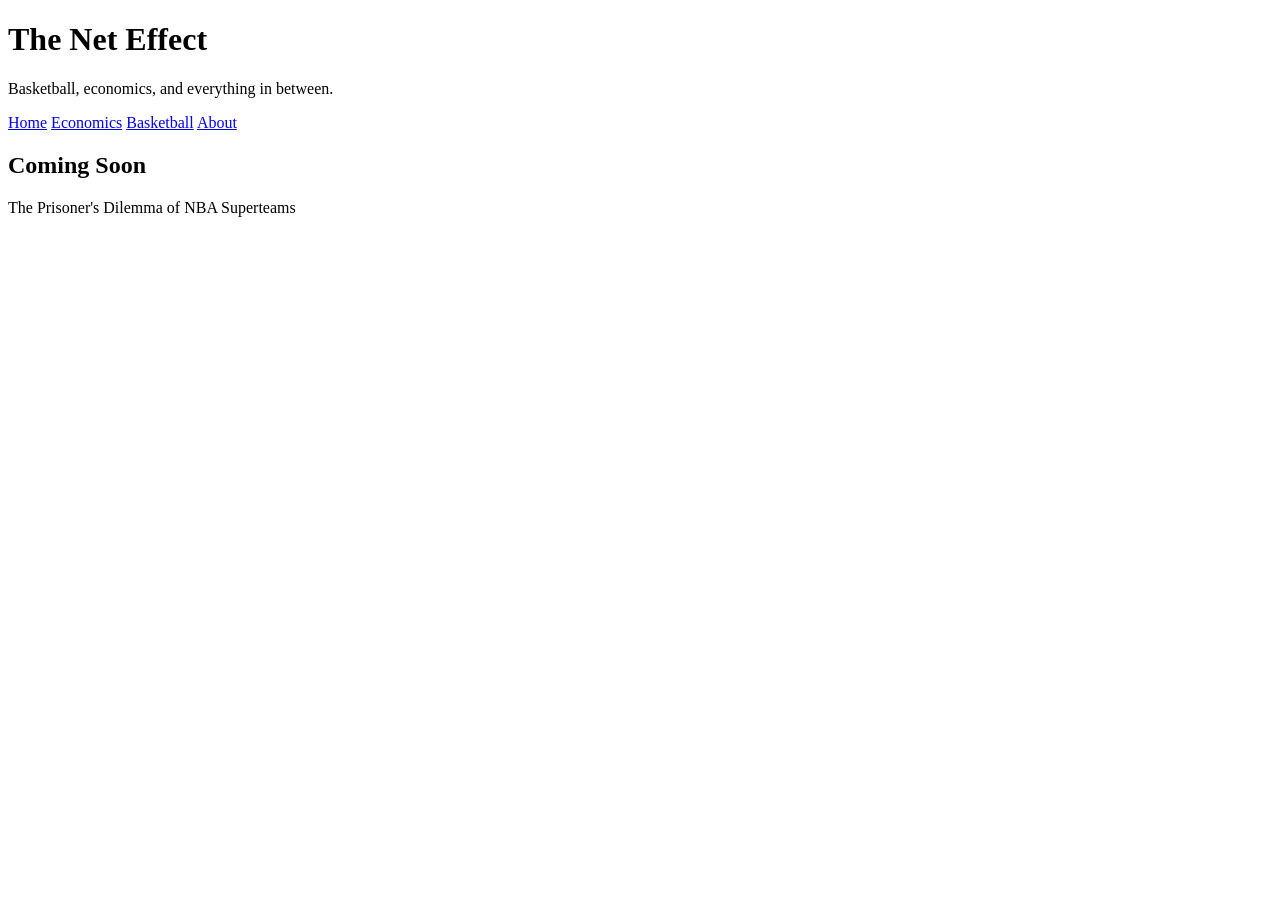
==== index.html @ 25e24447 "Add initial HTML structure for The Net Effect" ====
<!DOCTYPE html>
<html lang="en">

<head>
  <meta charset="UTF-8">
  <meta name="viewport" content="width=device-width, initial-scale=1.0">
  <title>The Net Effect</title>
</head>

<body>

  <h1>The Net Effect</h1>

  <p>Basketball, economics, and everything in between.</p>

  <nav>
    <a href="#">Home</a>
    <a href="#">Economics</a>
    <a href="#">Basketball</a>
    <a href="#">About</a>
  </nav>

  <h2>Coming Soon</h2>

  <p>
    The Prisoner's Dilemma of NBA Superteams
  </p>

</body>

</html>
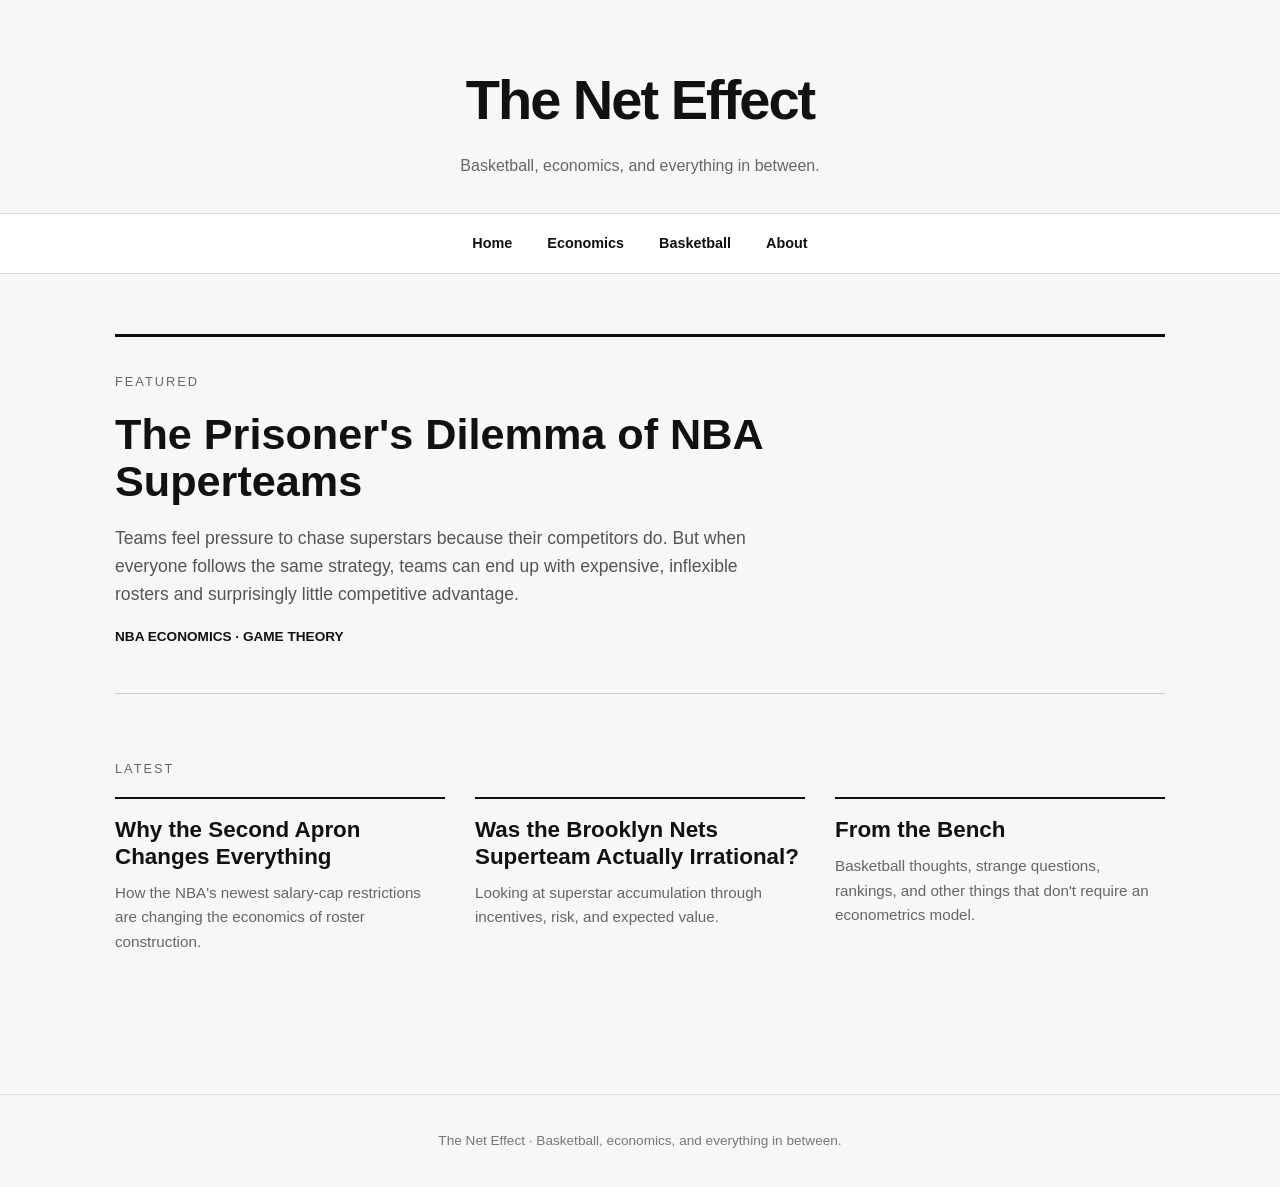
==== commit fa0e4643: "Enhance index.html with structured layout Added header, main content sections, and footer to index.h" ====
--- a/index.html
+++ b/index.html
@@ -1,17 +1,19 @@
 <!DOCTYPE html>
 <html lang="en">
-
 <head>
   <meta charset="UTF-8">
   <meta name="viewport" content="width=device-width, initial-scale=1.0">
+
   <title>The Net Effect</title>
+  <link rel="stylesheet" href="css/style.css">
 </head>
 
 <body>
 
-  <h1>The Net Effect</h1>
-
-  <p>Basketball, economics, and everything in between.</p>
+  <header>
+    <h1>The Net Effect</h1>
+    <p>Basketball, economics, and everything in between.</p>
+  </header>
 
   <nav>
     <a href="#">Home</a>
@@ -20,12 +22,61 @@
     <a href="#">About</a>
   </nav>
 
-  <h2>Coming Soon</h2>
+  <main>
 
-  <p>
-    The Prisoner's Dilemma of NBA Superteams
-  </p>
+    <section class="featured">
+      <div class="section-label">Featured</div>
+
+      <h2>The Prisoner's Dilemma of NBA Superteams</h2>
+
+      <p>
+        Teams feel pressure to chase superstars because their competitors do.
+        But when everyone follows the same strategy, teams can end up with
+        expensive, inflexible rosters and surprisingly little competitive advantage.
+      </p>
+
+      <div class="article-meta">
+        NBA Economics · Game Theory
+      </div>
+    </section>
+
+
+    <section class="latest">
+      <div class="section-label">Latest</div>
+
+      <div class="article-grid">
+
+        <article class="article-card">
+          <h3>Why the Second Apron Changes Everything</h3>
+          <p>
+            How the NBA's newest salary-cap restrictions are changing the economics
+            of roster construction.
+          </p>
+        </article>
+
+        <article class="article-card">
+          <h3>Was the Brooklyn Nets Superteam Actually Irrational?</h3>
+          <p>
+            Looking at superstar accumulation through incentives, risk, and expected value.
+          </p>
+        </article>
+
+        <article class="article-card">
+          <h3>From the Bench</h3>
+          <p>
+            Basketball thoughts, strange questions, rankings, and other things
+            that don't require an econometrics model.
+          </p>
+        </article>
+
+      </div>
+    </section>
+
+  </main>
+
+  <footer>
+    The Net Effect · Basketball, economics, and everything in between.
+  </footer>
 
 </body>
-
 </html>
--- a/css/style.css
+++ b/css/style.css
@@ -0,0 +1,147 @@
+* {
+  box-sizing: border-box;
+  margin: 0;
+  padding: 0;
+}
+
+body {
+  font-family: Arial, Helvetica, sans-serif;
+  background: #f7f7f5;
+  color: #111;
+  line-height: 1.6;
+}
+
+header {
+  text-align: center;
+  padding: 55px 20px 35px;
+  border-bottom: 1px solid #d9d9d9;
+}
+
+header h1 {
+  font-size: 3.5rem;
+  letter-spacing: -2px;
+}
+
+header p {
+  margin-top: 8px;
+  color: #666;
+}
+
+nav {
+  display: flex;
+  justify-content: center;
+  gap: 35px;
+  padding: 18px;
+  border-bottom: 1px solid #d9d9d9;
+  background: white;
+}
+
+nav a {
+  text-decoration: none;
+  color: #111;
+  font-weight: 600;
+  font-size: 0.9rem;
+}
+
+nav a:hover {
+  text-decoration: underline;
+}
+
+main {
+  max-width: 1100px;
+  margin: 0 auto;
+  padding: 60px 25px;
+}
+
+.section-label {
+  text-transform: uppercase;
+  font-size: 0.8rem;
+  letter-spacing: 2px;
+  margin-bottom: 18px;
+  color: #666;
+}
+
+.featured {
+  border-top: 3px solid #111;
+  border-bottom: 1px solid #ccc;
+  padding: 35px 0 45px;
+}
+
+.featured h2 {
+  font-size: 2.7rem;
+  line-height: 1.1;
+  max-width: 750px;
+  margin-bottom: 18px;
+}
+
+.featured p {
+  max-width: 650px;
+  font-size: 1.1rem;
+  color: #555;
+}
+
+.article-meta {
+  margin-top: 18px;
+  font-size: 0.85rem;
+  font-weight: bold;
+  text-transform: uppercase;
+}
+
+.latest {
+  margin-top: 65px;
+}
+
+.latest h2 {
+  font-size: 1.8rem;
+  margin-bottom: 25px;
+}
+
+.article-grid {
+  display: grid;
+  grid-template-columns: repeat(3, 1fr);
+  gap: 30px;
+}
+
+.article-card {
+  border-top: 2px solid #111;
+  padding-top: 18px;
+}
+
+.article-card h3 {
+  font-size: 1.4rem;
+  line-height: 1.2;
+  margin-bottom: 10px;
+}
+
+.article-card p {
+  color: #666;
+  font-size: 0.95rem;
+}
+
+footer {
+  margin-top: 80px;
+  padding: 35px;
+  text-align: center;
+  border-top: 1px solid #ddd;
+  color: #777;
+  font-size: 0.85rem;
+}
+
+@media (max-width: 750px) {
+  header h1 {
+    font-size: 2.5rem;
+  }
+
+  nav {
+    gap: 18px;
+    flex-wrap: wrap;
+  }
+
+  .featured h2 {
+    font-size: 2rem;
+  }
+
+  .article-grid {
+    grid-template-columns: 1fr;
+  }
+}
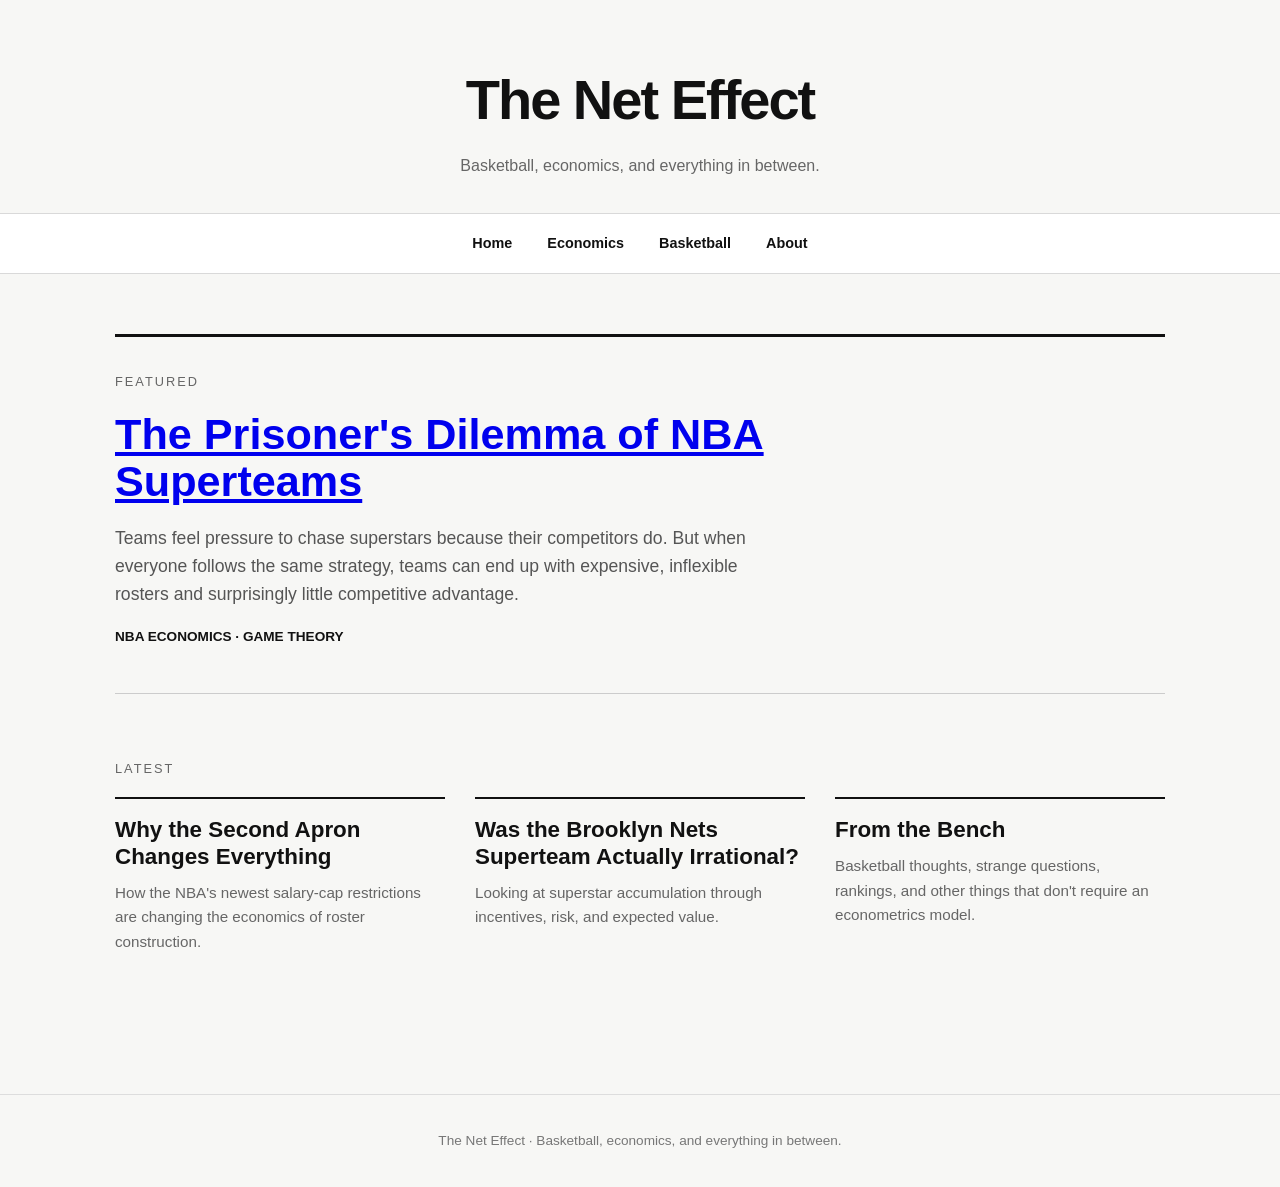
==== commit d8ebc050: "Wrap article title in a link for navigation" ====
--- a/index.html
+++ b/index.html
@@ -27,7 +27,11 @@
     <section class="featured">
       <div class="section-label">Featured</div>
 
-      <h2>The Prisoner's Dilemma of NBA Superteams</h2>
+      <h2>
+        <a class="article-link" href="articles/prisoners-dilemma-superteams.html">
+          The Prisoner's Dilemma of NBA Superteams
+        </a>
+      </h2>
 
       <p>
         Teams feel pressure to chase superstars because their competitors do.
--- a/css/style.css
+++ b/css/style.css
@@ -145,3 +145,91 @@
     grid-template-columns: 1fr;
   }
 }
+/* ARTICLE PAGES */
+
+.article-page {
+  max-width: 850px;
+}
+
+.article-page article {
+  margin: 0 auto;
+}
+
+.article-category {
+  text-transform: uppercase;
+  letter-spacing: 2px;
+  font-size: 0.8rem;
+  font-weight: bold;
+  margin-bottom: 20px;
+  color: #666;
+}
+
+.article-title {
+  font-size: 3.5rem;
+  line-height: 1.05;
+  letter-spacing: -2px;
+  margin-bottom: 20px;
+}
+
+.article-subtitle {
+  font-size: 1.3rem;
+  line-height: 1.5;
+  color: #555;
+  max-width: 750px;
+  margin-bottom: 25px;
+}
+
+.article-byline {
+  font-size: 0.9rem;
+  font-weight: bold;
+  margin-bottom: 30px;
+}
+
+.article-page hr {
+  border: none;
+  border-top: 1px solid #ccc;
+  margin-bottom: 40px;
+}
+
+.article-body {
+  max-width: 700px;
+}
+
+.article-body p {
+  font-size: 1.1rem;
+  line-height: 1.8;
+  margin-bottom: 25px;
+}
+
+.article-body h2 {
+  font-size: 2rem;
+  line-height: 1.2;
+  margin-top: 50px;
+  margin-bottom: 20px;
+}
+
+.article-placeholder {
+  margin: 40px 0;
+  padding: 60px 20px;
+  text-align: center;
+  border: 1px dashed #999;
+  color: #777;
+  font-size: 0.8rem;
+  letter-spacing: 1px;
+}
+
+@media (max-width: 750px) {
+
+  .article-title {
+    font-size: 2.5rem;
+  }
+
+  .article-subtitle {
+    font-size: 1.1rem;
+  }
+
+  .article-body p {
+    font-size: 1rem;
+  }
+
+}
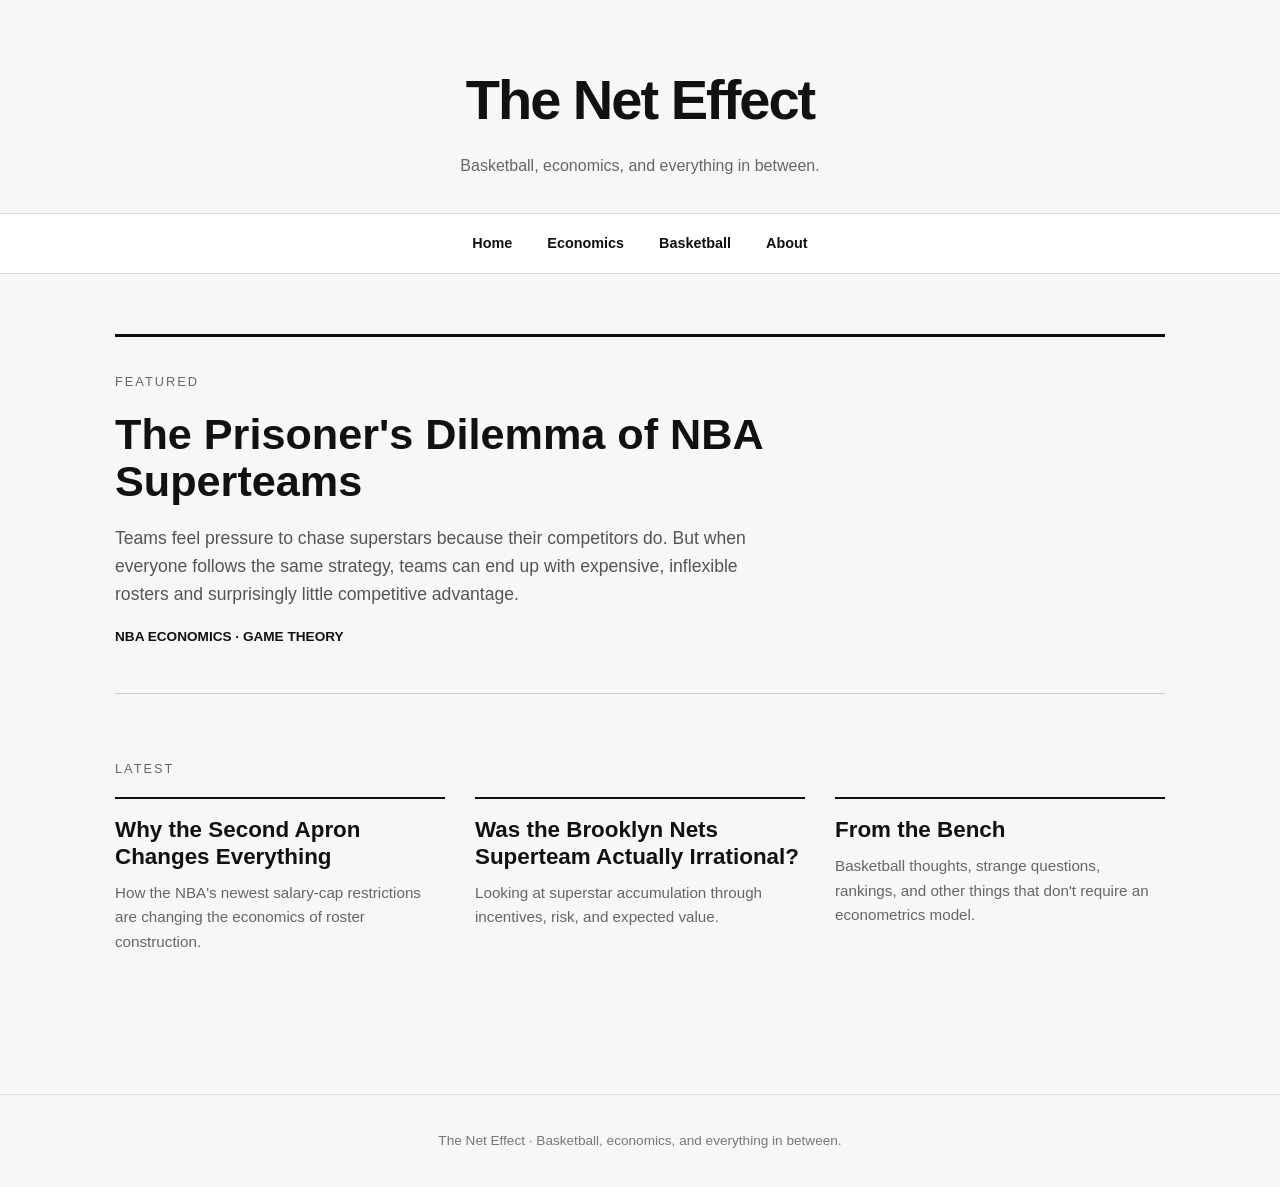
==== commit fe0e1283: "Update navigation links in index.html" ====
--- a/index.html
+++ b/index.html
@@ -15,12 +15,12 @@
     <p>Basketball, economics, and everything in between.</p>
   </header>
 
-  <nav>
-    <a href="#">Home</a>
-    <a href="#">Economics</a>
-    <a href="#">Basketball</a>
-    <a href="#">About</a>
-  </nav>
+<nav>
+  <a href="index.html">Home</a>
+  <a href="economics.html">Economics</a>
+  <a href="basketball.html">Basketball</a>
+  <a href="about.html">About</a>
+</nav>
 
   <main>
 
--- a/css/style.css
+++ b/css/style.css
@@ -233,3 +233,11 @@
   }
 
 }
+.article-link {
+  color: inherit;
+  text-decoration: none;
+}
+
+.article-link:hover {
+  text-decoration: underline;
+}
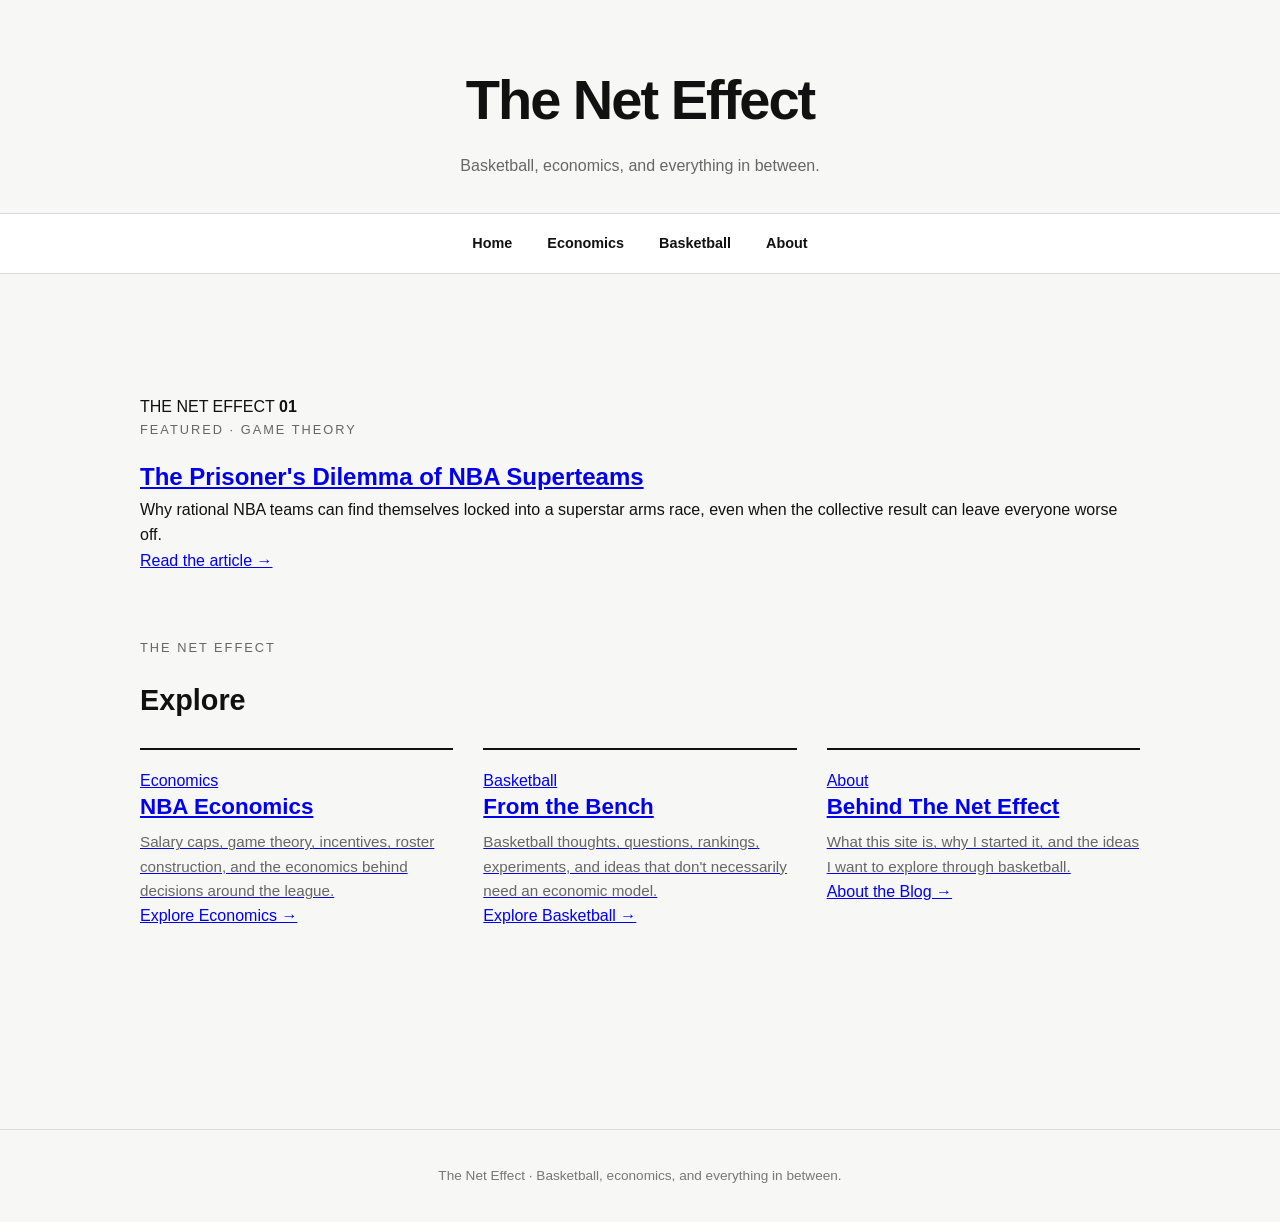
==== commit a09ccbef: "Revamp featured and latest sections in index.html Updated the featured section with new content and " ====
--- a/index.html
+++ b/index.html
@@ -24,57 +24,92 @@
 
   <main>
 
-    <section class="featured">
-      <div class="section-label">Featured</div>
+   <main>
+
+  <section class="featured-home">
+
+    <div class="featured-visual">
+      <span>THE NET EFFECT</span>
+      <strong>01</strong>
+    </div>
+
+    <div class="featured-content">
+
+      <div class="section-label">Featured · Game Theory</div>
 
       <h2>
-        <a class="article-link" href="articles/prisoners-dilemma-superteams.html">
+        <a href="articles/prisoners-dilemma-superteams.html">
           The Prisoner's Dilemma of NBA Superteams
         </a>
       </h2>
 
       <p>
-        Teams feel pressure to chase superstars because their competitors do.
-        But when everyone follows the same strategy, teams can end up with
-        expensive, inflexible rosters and surprisingly little competitive advantage.
+        Why rational NBA teams can find themselves locked into a superstar
+        arms race, even when the collective result can leave everyone worse off.
       </p>
 
-      <div class="article-meta">
-        NBA Economics · Game Theory
-      </div>
-    </section>
+      <a class="read-more"
+         href="articles/prisoners-dilemma-superteams.html">
+        Read the article →
+      </a>
+
+    </div>
+
+  </section>
 
 
-    <section class="latest">
-      <div class="section-label">Latest</div>
+  <section class="latest">
 
-      <div class="article-grid">
+    <div class="section-heading">
+      <div>
+        <div class="section-label">The Net Effect</div>
+        <h2>Explore</h2>
+      </div>
+    </div>
 
+    <div class="article-grid">
+
+      <a class="article-card-link" href="economics.html">
         <article class="article-card">
-          <h3>Why the Second Apron Changes Everything</h3>
+          <div class="card-category">Economics</div>
+          <h3>NBA Economics</h3>
           <p>
-            How the NBA's newest salary-cap restrictions are changing the economics
-            of roster construction.
+            Salary caps, game theory, incentives, roster construction,
+            and the economics behind decisions around the league.
           </p>
+          <span>Explore Economics →</span>
         </article>
+      </a>
 
+      <a class="article-card-link" href="basketball.html">
         <article class="article-card">
-          <h3>Was the Brooklyn Nets Superteam Actually Irrational?</h3>
-          <p>
-            Looking at superstar accumulation through incentives, risk, and expected value.
-          </p>
-        </article>
-
-        <article class="article-card">
+          <div class="card-category">Basketball</div>
           <h3>From the Bench</h3>
           <p>
-            Basketball thoughts, strange questions, rankings, and other things
-            that don't require an econometrics model.
+            Basketball thoughts, questions, rankings, experiments,
+            and ideas that don't necessarily need an economic model.
           </p>
+          <span>Explore Basketball →</span>
         </article>
+      </a>
 
-      </div>
-    </section>
+      <a class="article-card-link" href="about.html">
+        <article class="article-card">
+          <div class="card-category">About</div>
+          <h3>Behind The Net Effect</h3>
+          <p>
+            What this site is, why I started it, and the ideas I want
+            to explore through basketball.
+          </p>
+          <span>About the Blog →</span>
+        </article>
+      </a>
+
+    </div>
+
+  </section>
+
+</main>
 
   </main>
 
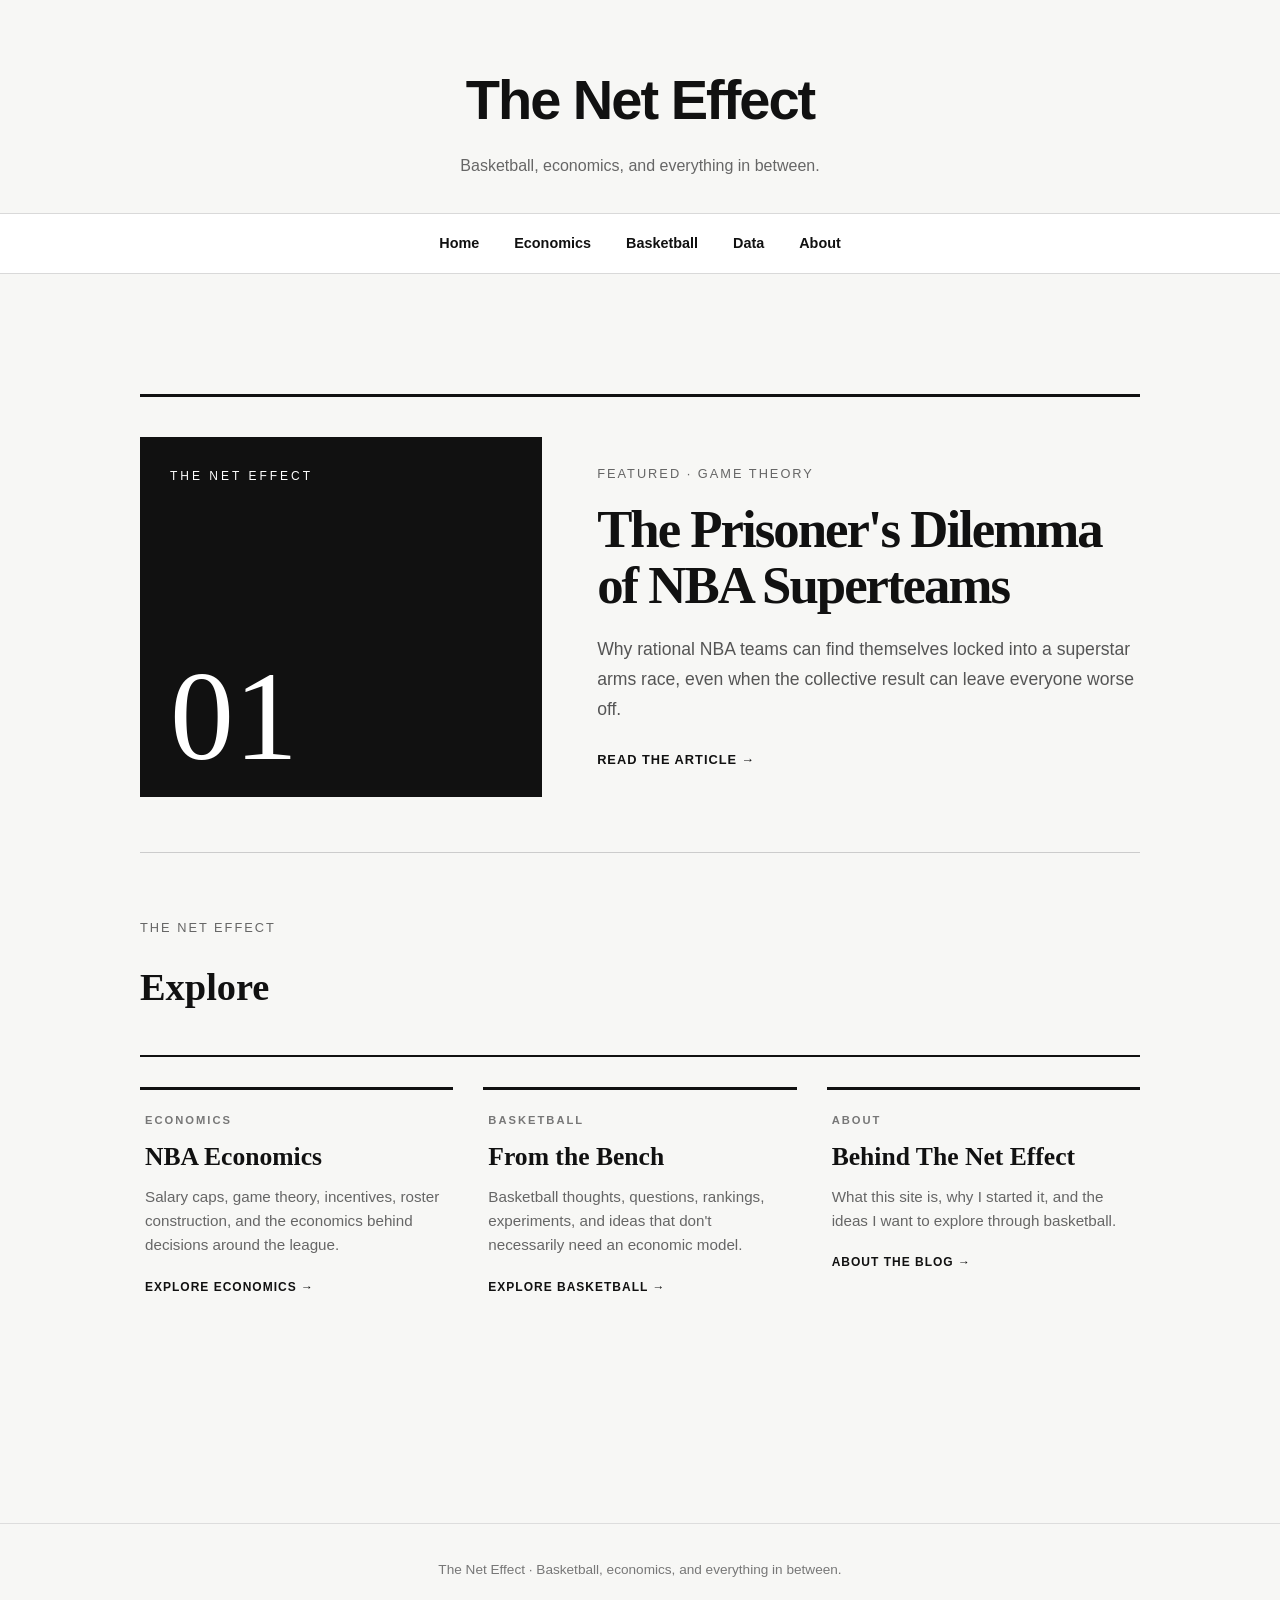
==== commit 4aa42b27: "Add link to Data page in navigation" ====
--- a/index.html
+++ b/index.html
@@ -19,6 +19,7 @@
   <a href="index.html">Home</a>
   <a href="economics.html">Economics</a>
   <a href="basketball.html">Basketball</a>
+  <a href="data.html">Data</a>
   <a href="about.html">About</a>
 </nav>
 
--- a/css/style.css
+++ b/css/style.css
@@ -241,3 +241,227 @@
 .article-link:hover {
   text-decoration: underline;
 }
+/* HOMEPAGE FEATURE */
+
+.featured-home {
+  display: grid;
+  grid-template-columns: 1fr 1.35fr;
+  gap: 55px;
+  align-items: stretch;
+  border-top: 3px solid #111;
+  border-bottom: 1px solid #ccc;
+  padding: 40px 0 55px;
+}
+
+.featured-visual {
+  min-height: 360px;
+  background: #111;
+  color: white;
+  padding: 30px;
+  display: flex;
+  flex-direction: column;
+  justify-content: space-between;
+}
+
+.featured-visual span {
+  font-size: 0.75rem;
+  letter-spacing: 3px;
+  text-transform: uppercase;
+}
+
+.featured-visual strong {
+  font-family: Georgia, "Times New Roman", serif;
+  font-size: 8rem;
+  line-height: 0.8;
+  font-weight: normal;
+}
+
+.featured-content {
+  display: flex;
+  flex-direction: column;
+  justify-content: center;
+}
+
+.featured-content h2 {
+  font-family: Georgia, "Times New Roman", serif;
+  font-size: 3.3rem;
+  line-height: 1.05;
+  letter-spacing: -2px;
+  margin-bottom: 22px;
+}
+
+.featured-content h2 a {
+  color: #111;
+  text-decoration: none;
+}
+
+.featured-content h2 a:hover {
+  text-decoration: underline;
+}
+
+.featured-content p {
+  font-size: 1.1rem;
+  line-height: 1.7;
+  color: #555;
+  max-width: 650px;
+  margin-bottom: 25px;
+}
+
+.read-more {
+  color: #111;
+  text-decoration: none;
+  font-weight: bold;
+  text-transform: uppercase;
+  font-size: 0.8rem;
+  letter-spacing: 1px;
+}
+
+.read-more:hover {
+  text-decoration: underline;
+}
+
+
+/* SECTION HEADINGS */
+
+.section-heading {
+  display: flex;
+  justify-content: space-between;
+  align-items: end;
+  border-bottom: 2px solid #111;
+  padding-bottom: 12px;
+  margin-bottom: 30px;
+}
+
+.section-heading h2 {
+  font-family: Georgia, "Times New Roman", serif;
+  font-size: 2.4rem;
+}
+
+
+/* ARTICLE CARDS */
+
+.article-card-link {
+  color: inherit;
+  text-decoration: none;
+}
+
+.article-card {
+  height: 100%;
+  border-top: 3px solid #111;
+  padding: 22px 5px 25px;
+  transition: transform 0.2s ease;
+}
+
+.article-card-link:hover .article-card {
+  transform: translateY(-5px);
+}
+
+.article-card-link:hover h3 {
+  text-decoration: underline;
+}
+
+.card-category {
+  text-transform: uppercase;
+  letter-spacing: 2px;
+  font-size: 0.7rem;
+  font-weight: bold;
+  color: #777;
+  margin-bottom: 12px;
+}
+
+.article-card h3 {
+  font-family: Georgia, "Times New Roman", serif;
+  font-size: 1.6rem;
+  margin-bottom: 12px;
+}
+
+.article-card span {
+  display: inline-block;
+  margin-top: 20px;
+  font-size: 0.75rem;
+  font-weight: bold;
+  text-transform: uppercase;
+  letter-spacing: 1px;
+}
+
+
+/* MOBILE */
+
+@media (max-width: 750px) {
+
+  .featured-home {
+    grid-template-columns: 1fr;
+    gap: 30px;
+  }
+
+  .featured-visual {
+    min-height: 240px;
+  }
+
+  .featured-visual strong {
+    font-size: 5rem;
+  }
+
+  .featured-content h2 {
+    font-size: 2.4rem;
+  }
+
+}
+/* CATEGORY + ABOUT PAGES */
+
+.page-intro {
+  max-width: 800px;
+  padding: 25px 0 55px;
+  border-bottom: 1px solid #ccc;
+}
+
+.page-intro h1 {
+  font-family: Georgia, "Times New Roman", serif;
+  font-size: 4rem;
+  line-height: 1;
+  letter-spacing: -2px;
+  margin-bottom: 20px;
+}
+
+.page-intro p {
+  max-width: 700px;
+  font-size: 1.2rem;
+  line-height: 1.7;
+  color: #555;
+}
+
+.about-page {
+  max-width: 850px;
+}
+
+.about-section {
+  max-width: 700px;
+  padding: 50px 0;
+  border-bottom: 1px solid #ddd;
+}
+
+.about-section h2 {
+  font-family: Georgia, "Times New Roman", serif;
+  font-size: 2rem;
+  margin-bottom: 20px;
+}
+
+.about-section p {
+  font-size: 1.05rem;
+  line-height: 1.8;
+  margin-bottom: 20px;
+  color: #333;
+}
+
+.coming-soon {
+  color: #777;
+  font-style: italic;
+}
+
+@media (max-width: 750px) {
+
+  .page-intro h1 {
+    font-size: 2.8rem;
+  }
+
+}
